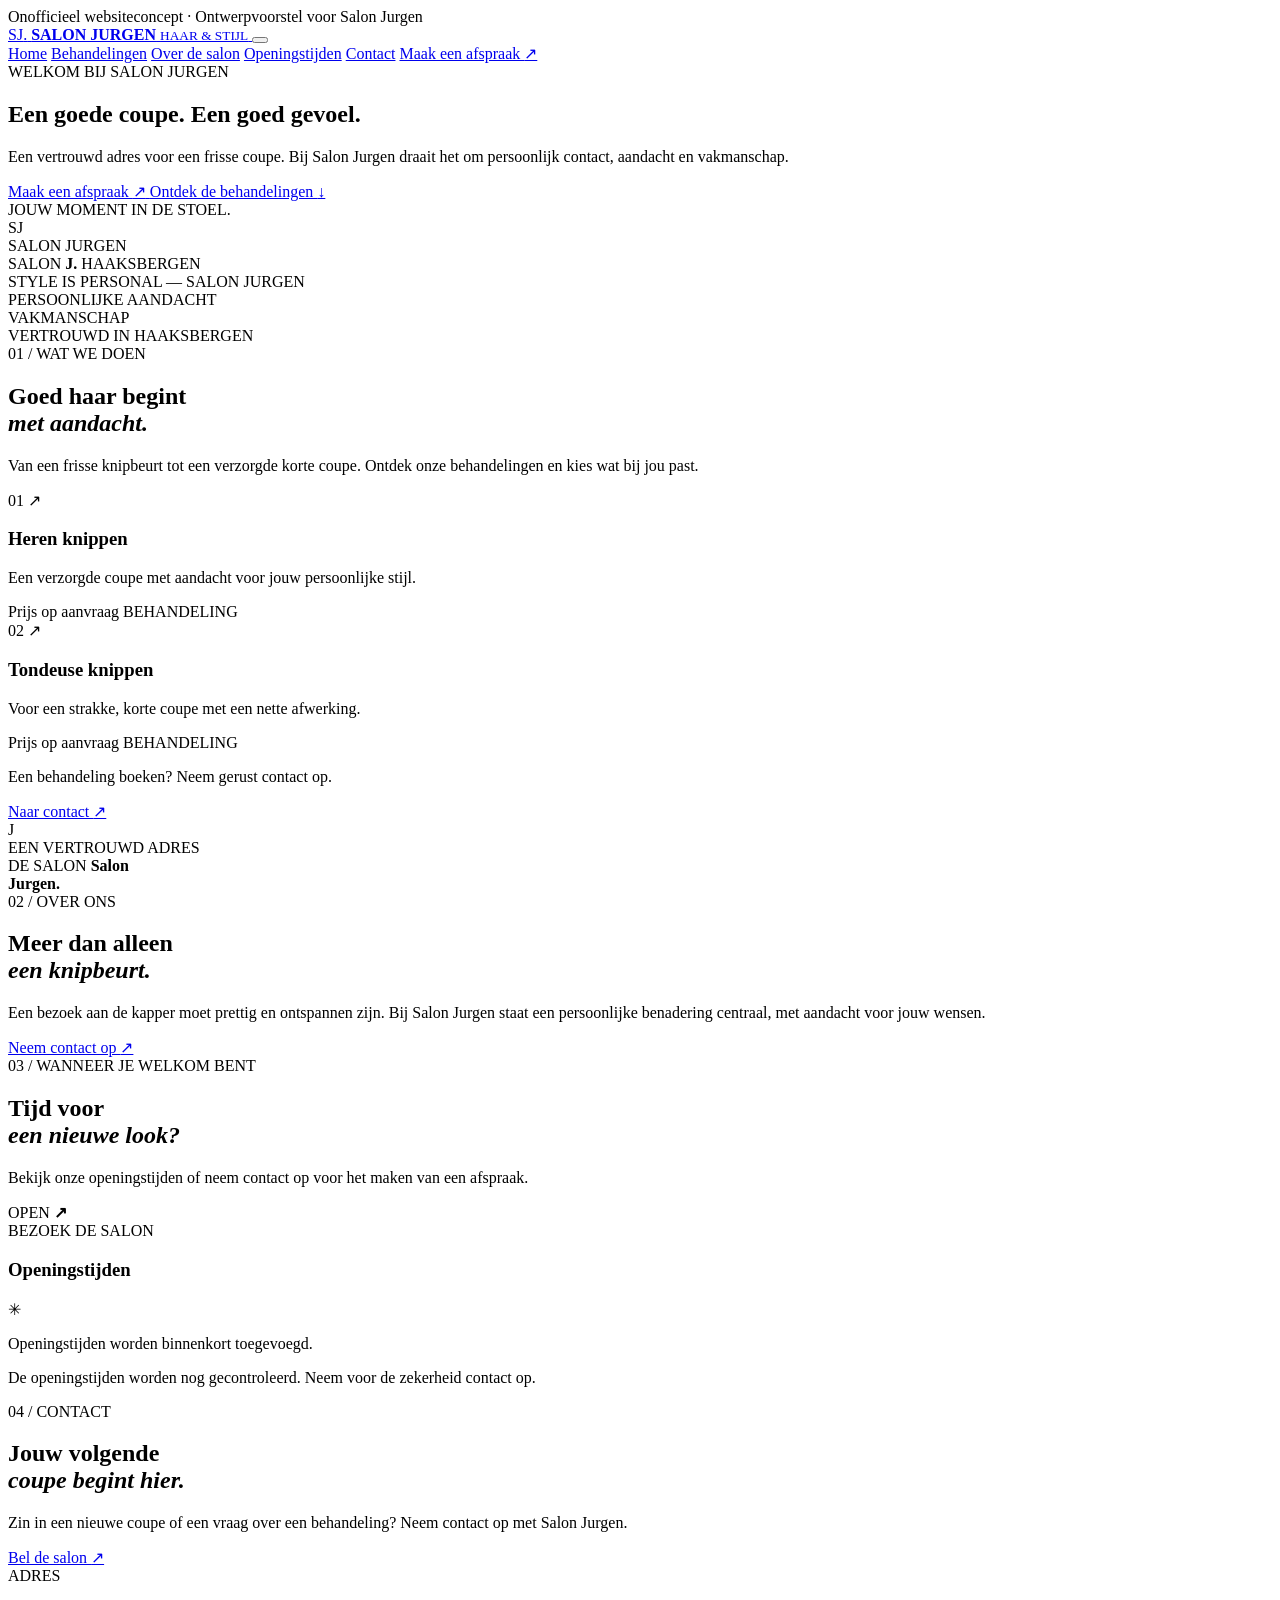
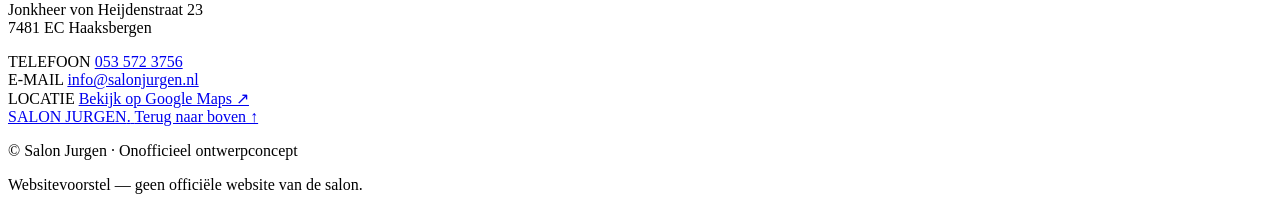
==== index.html @ 341fd1e1 "Create index.html" ====
<!doctype html>
<html lang="nl">

<head>
  <meta charset="utf-8">
  <meta name="viewport" content="width=device-width, initial-scale=1">
  <meta name="theme-color" content="#171818">

  <meta
    name="description"
    content="Salon Jurgen in Haaksbergen. Persoonlijke aandacht, vakmanschap en een frisse coupe."
  >

  <title>Salon Jurgen | Kapsalon in Haaksbergen</title>

  <link rel="stylesheet" href="style.css">
  <script src="script.js" defer></script>
</head>

<body>

  <!-- DEMO-MELDING -->

  <div class="demo-bar">
    Onofficieel websiteconcept · Ontwerpvoorstel voor Salon Jurgen
  </div>


  <!-- NAVIGATIE -->

  <header class="site-header">

    <div class="container nav-inner">

      <a class="brand" href="index.html" aria-label="Salon Jurgen - Home">
        <span class="brand-icon">SJ<span>.</span></span>

        <span class="brand-text">
          <strong>SALON JURGEN</strong>
          <small>HAAR &amp; STIJL</small>
        </span>
      </a>


      <button
        class="menu-toggle"
        type="button"
        aria-label="Open navigatiemenu"
        aria-expanded="false"
        aria-controls="main-navigation"
      >
        <span></span>
        <span></span>
        <span></span>
      </button>


      <nav id="main-navigation" class="navigation" aria-label="Hoofdnavigatie">

        <a href="#home">Home</a>
        <a href="#behandelingen">Behandelingen</a>
        <a href="#over-ons">Over de salon</a>
        <a href="#openingstijden">Openingstijden</a>
        <a href="#contact">Contact</a>

        <a
          href="#contact"
          class="nav-booking"
          id="nav-booking-button"
        >
          Maak een afspraak <span>↗</span>
        </a>

      </nav>

    </div>

  </header>


  <main id="main">


    <!-- =====================================
         HERO
    ====================================== -->

    <section class="hero" id="home">

      <div class="container hero-layout">

        <div class="hero-content">

          <div class="hero-eyebrow reveal">
            <span class="eyebrow-line"></span>
            <span id="hero-eyebrow">
              WELKOM BIJ SALON JURGEN
            </span>
          </div>


          <h1 class="hero-title reveal">

            <span id="hero-title-line1">
              Een goede coupe.
            </span>

            <span class="hero-title-accent" id="hero-title-line2">
              Een goed gevoel.
            </span>

          </h1>


          <p class="hero-description reveal" id="hero-description">
            Een vertrouwd adres voor een frisse coupe.
            Bij Salon Jurgen draait het om persoonlijk
            contact, aandacht en vakmanschap.
          </p>


          <div class="hero-actions reveal">

            <a
              href="#contact"
              class="button button-primary"
              id="hero-booking-button"
            >
              Maak een afspraak
              <span aria-hidden="true">↗</span>
            </a>

            <a href="#behandelingen" class="text-link">
              Ontdek de behandelingen
              <span aria-hidden="true">↓</span>
            </a>

          </div>


          <div class="hero-bottom reveal">

            <div class="hero-line"></div>

            <span>
              JOUW MOMENT IN DE STOEL.
            </span>

          </div>

        </div>


        <!-- VISUEEL: LATER TE VERVANGEN DOOR ECHTE SALONFOTO -->

        <div class="hero-visual reveal">

          <div class="hero-art" id="hero-art">

            <img
              id="hero-image"
              class="hero-image"
              src=""
              alt=""
              hidden
            >

            <div class="hero-art-placeholder" id="hero-art-placeholder">

              <span class="hero-art-circle"></span>

              <div class="art-lines">
                <span></span>
                <span></span>
                <span></span>
              </div>

              <div class="art-monogram">
                SJ
              </div>

              <span class="art-caption">
                SALON JURGEN
              </span>

            </div>

          </div>


          <div class="hero-stamp" aria-hidden="true">

            <span>SALON</span>

            <strong>J.</strong>

            <span>HAAKSBERGEN</span>

          </div>

        </div>

      </div>


      <div class="hero-side-label" aria-hidden="true">
        STYLE IS PERSONAL — SALON JURGEN
      </div>

    </section>



    <!-- =====================================
         INTRO / USP
    ====================================== -->

    <section class="intro-strip">

      <div class="container intro-strip-inner">

        <div>
          <span class="small-dot"></span>
          PERSOONLIJKE AANDACHT
        </div>

        <div>
          <span class="small-dot"></span>
          VAKMANSCHAP
        </div>

        <div>
          <span class="small-dot"></span>
          VERTROUWD IN HAAKSBERGEN
        </div>

      </div>

    </section>



    <!-- =====================================
         BEHANDELINGEN
    ====================================== -->

    <section class="section services-section" id="behandelingen">

      <div class="container">

        <div class="section-heading reveal">

          <div>

            <span class="section-label">
              01 / WAT WE DOEN
            </span>

            <h2>
              Goed haar begint<br>
              <em>met aandacht.</em>
            </h2>

          </div>

          <p id="services-introduction">
            Van een frisse knipbeurt tot een
            verzorgde korte coupe. Ontdek onze
            behandelingen en kies wat bij jou past.
          </p>

        </div>


        <div class="services-grid" id="services-grid">

          <!-- De kaarten worden uit home.json geladen. -->

          <article class="service-card">

            <div class="service-card-top">
              <span>01</span>
              <span class="service-arrow">↗</span>
            </div>

            <div>
              <h3>Heren knippen</h3>
              <p>
                Een verzorgde coupe met aandacht
                voor jouw persoonlijke stijl.
              </p>
            </div>

            <div class="service-card-bottom">
              <span>Prijs op aanvraag</span>
              <span>BEHANDELING</span>
            </div>

          </article>


          <article class="service-card">

            <div class="service-card-top">
              <span>02</span>
              <span class="service-arrow">↗</span>
            </div>

            <div>
              <h3>Tondeuse knippen</h3>
              <p>
                Voor een strakke, korte coupe
                met een nette afwerking.
              </p>
            </div>

            <div class="service-card-bottom">
              <span>Prijs op aanvraag</span>
              <span>BEHANDELING</span>
            </div>

          </article>

        </div>


        <div class="services-footer reveal">

          <p>
            Een behandeling boeken?
            Neem gerust contact op.
          </p>

          <a href="#contact" class="inline-link">
            Naar contact <span>↗</span>
          </a>

        </div>

      </div>

    </section>



    <!-- =====================================
         OVER DE SALON
    ====================================== -->

    <section class="about-section" id="over-ons">

      <div class="container about-layout">

        <div class="about-visual reveal">

          <div class="about-art">

            <div class="about-circle">
              <span>J</span>
            </div>

            <span class="about-art-small">
              EEN VERTROUWD ADRES
            </span>

          </div>


          <div class="about-label">

            <span>DE SALON</span>

            <strong>Salon<br>Jurgen.</strong>

          </div>

        </div>


        <div class="about-content reveal">

          <span class="section-label">
            02 / OVER ONS
          </span>

          <h2 id="about-title">
            Meer dan alleen<br>
            <em>een knipbeurt.</em>
          </h2>

          <div class="about-divider"></div>

          <p id="about-description">
            Een bezoek aan de kapper moet prettig
            en ontspannen zijn. Bij Salon Jurgen
            staat een persoonlijke benadering
            centraal, met aandacht voor jouw wensen.
          </p>

          <a href="#contact" class="button button-outline">
            Neem contact op
            <span aria-hidden="true">↗</span>
          </a>

        </div>

      </div>

    </section>



    <!-- =====================================
         OPENINGSTIJDEN
    ====================================== -->

    <section class="section hours-section" id="openingstijden">

      <div class="container hours-layout">

        <div class="hours-intro reveal">

          <span class="section-label">
            03 / WANNEER JE WELKOM BENT
          </span>

          <h2>
            Tijd voor<br>
            <em>een nieuwe look?</em>
          </h2>

          <p id="hours-introduction">
            Bekijk onze openingstijden of
            neem contact op voor het maken
            van een afspraak.
          </p>

          <div class="hours-decoration">
            <span>OPEN</span>
            <strong>↗</strong>
          </div>

        </div>


        <div class="hours-card reveal">

          <div class="hours-card-heading">

            <div>
              <span>BEZOEK DE SALON</span>
              <h3>Openingstijden</h3>
            </div>

            <span class="hours-heading-icon">✳</span>

          </div>


          <div class="hours-list" id="hours-list">

            <p class="hours-placeholder">
              Openingstijden worden binnenkort toegevoegd.
            </p>

          </div>


          <p class="hours-note" id="hours-note">
            De openingstijden worden nog gecontroleerd.
            Neem voor de zekerheid contact op.
          </p>

        </div>

      </div>

    </section>



    <!-- =====================================
         CONTACT
    ====================================== -->

    <section class="contact-section" id="contact">

      <div class="container contact-layout">

        <div class="contact-intro reveal">

          <span class="section-label light-label">
            04 / CONTACT
          </span>

          <h2>
            Jouw volgende<br>
            <em>coupe begint hier.</em>
          </h2>

          <p id="contact-introduction">
            Zin in een nieuwe coupe of een vraag
            over een behandeling? Neem contact op
            met Salon Jurgen.
          </p>


          <div class="contact-buttons">

            <a
              href="tel:0535723756"
              class="button button-light"
              id="contact-phone-button"
            >
              Bel de salon
              <span aria-hidden="true">↗</span>
            </a>

            <a
              href="#contact"
              class="button button-outline-light"
              id="contact-booking-button"
              hidden
            >
              Online afspraak
              <span aria-hidden="true">↗</span>
            </a>

          </div>

        </div>


        <div class="contact-details reveal">

          <div class="contact-detail-row">

            <span>ADRES</span>

            <p id="contact-address">
              Jonkheer von Heijdenstraat 23<br>
              7481 EC Haaksbergen
            </p>

          </div>


          <div class="contact-detail-row">

            <span>TELEFOON</span>

            <a href="tel:0535723756" id="contact-phone">
              053 572 3756
            </a>

          </div>


          <div class="contact-detail-row">

            <span>E-MAIL</span>

            <a href="mailto:info@salonjurgen.nl" id="contact-email">
              info@salonjurgen.nl
            </a>

          </div>


          <div class="contact-detail-row">

            <span>LOCATIE</span>

            <a
              id="contact-maps"
              href="https://www.google.com/maps/search/?api=1&amp;query=Jonkheer+von+Heijdenstraat+23+Haaksbergen"
              target="_blank"
              rel="noopener noreferrer"
            >
              Bekijk op Google Maps ↗
            </a>

          </div>

        </div>

      </div>

    </section>

  </main>



  <!-- =====================================
       FOOTER
  ====================================== -->

  <footer class="site-footer">

    <div class="container">

      <div class="footer-top">

        <a class="footer-brand" href="#home">
          SALON JURGEN<span>.</span>
        </a>

        <a href="#home" class="back-top">
          Terug naar boven ↑
        </a>

      </div>


      <div class="footer-bottom">

        <p>
          © <span id="current-year"></span> Salon Jurgen
          · Onofficieel ontwerpconcept
        </p>

        <p>
          Websitevoorstel — geen officiële website van de salon.
        </p>

      </div>

    </div>

  </footer>

</body>
</html>
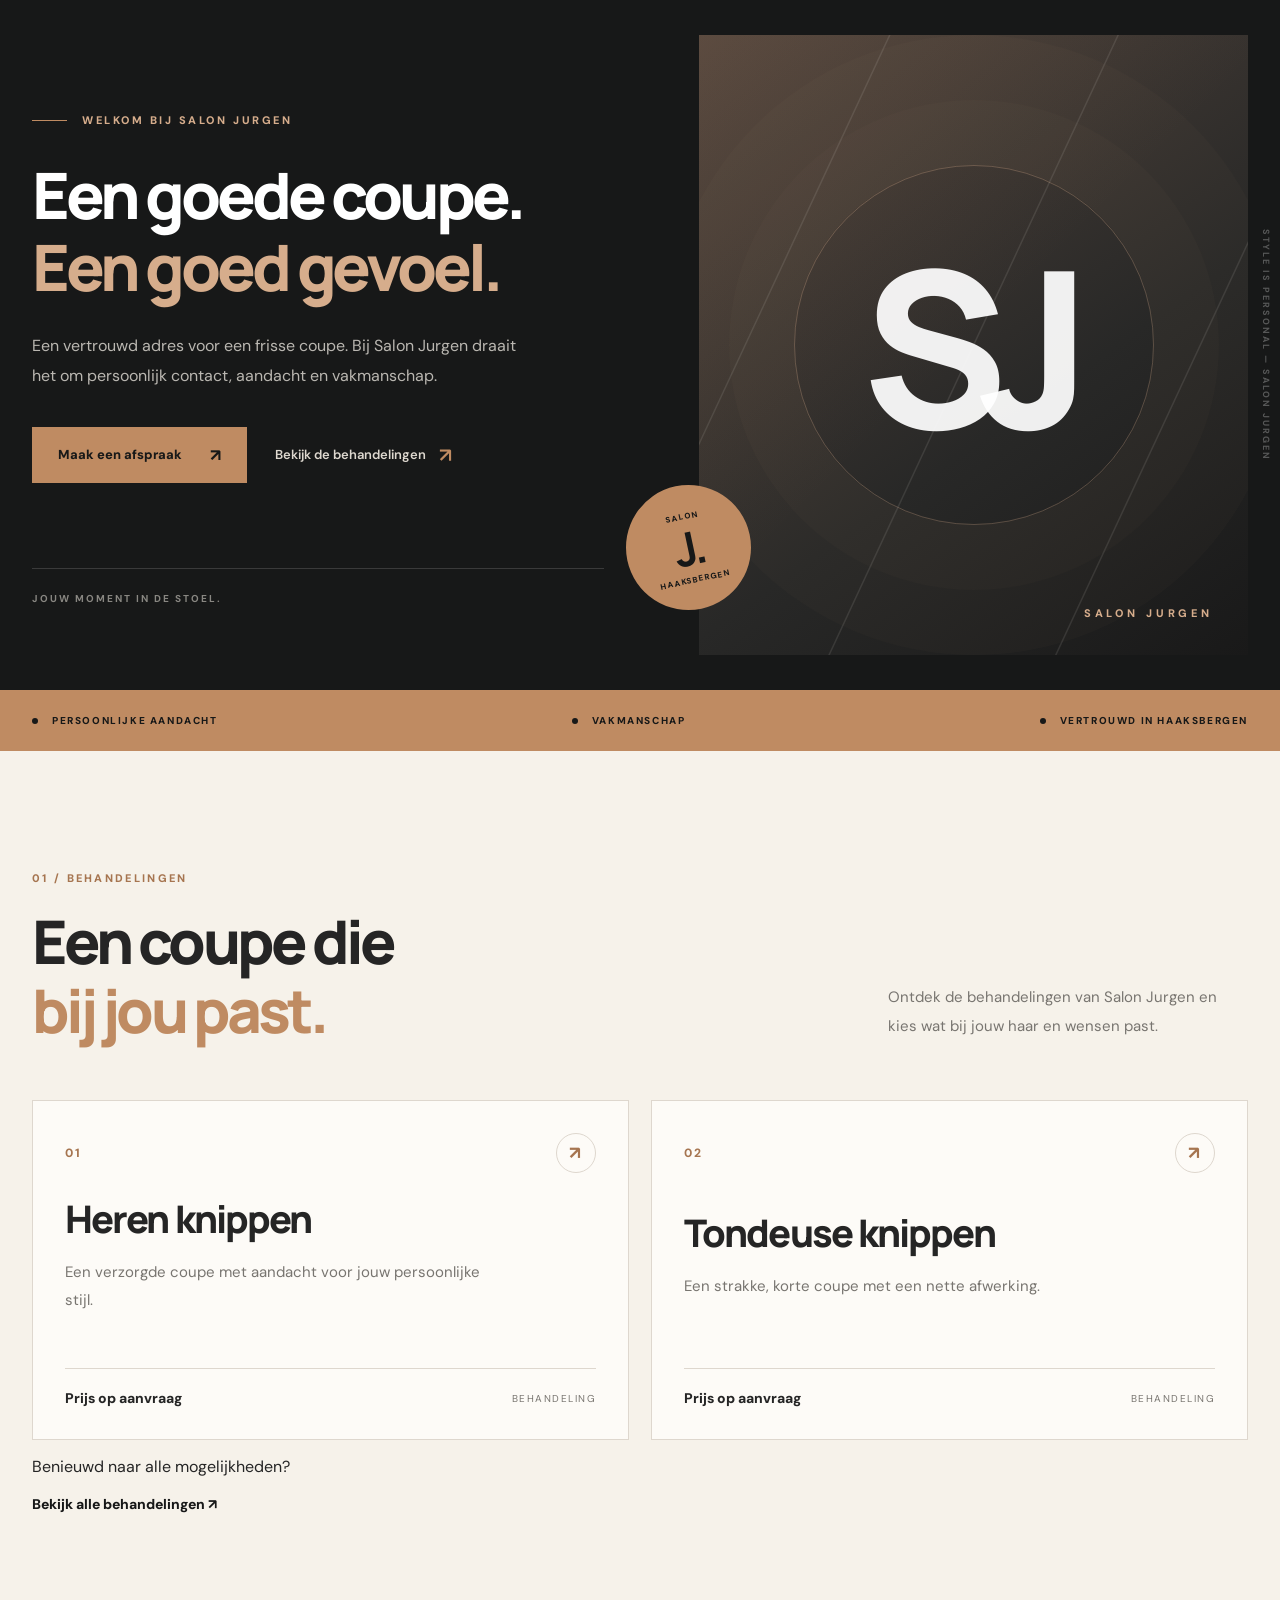
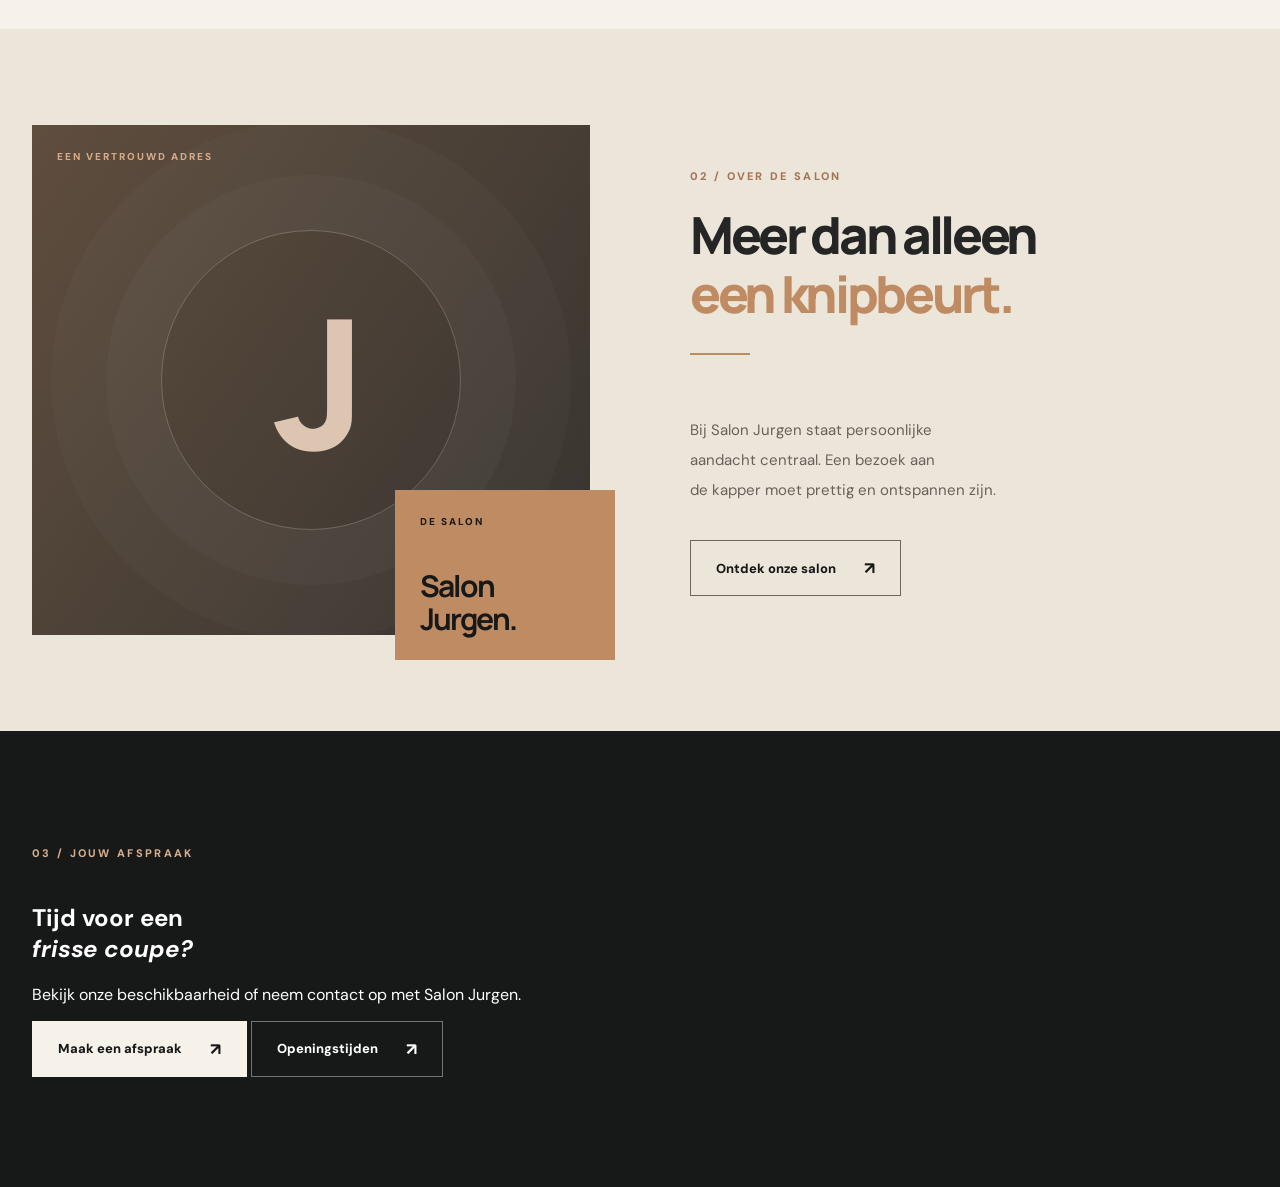
==== commit 95060d04: "Update index.html" ====
--- a/index.html
+++ b/index.html
@@ -3,83 +3,32 @@
 
 <head>
   <meta charset="utf-8">
-  <meta name="viewport" content="width=device-width, initial-scale=1">
+
+  <meta
+    name="viewport"
+    content="width=device-width, initial-scale=1"
+  >
+
   <meta name="theme-color" content="#171818">
 
   <meta
     name="description"
-    content="Salon Jurgen in Haaksbergen. Persoonlijke aandacht, vakmanschap en een frisse coupe."
+    content="Salon Jurgen in Haaksbergen. Ontdek onze behandelingen en maak een afspraak."
   >
 
-  <title>Salon Jurgen | Kapsalon in Haaksbergen</title>
+  <title>Home | Salon Jurgen</title>
 
   <link rel="stylesheet" href="style.css">
+  <link rel="stylesheet" href="pages.css">
+
   <script src="script.js" defer></script>
 </head>
 
-<body>
-
-  <!-- DEMO-MELDING -->
-
-  <div class="demo-bar">
-    Onofficieel websiteconcept · Ontwerpvoorstel voor Salon Jurgen
-  </div>
-
-
-  <!-- NAVIGATIE -->
-
-  <header class="site-header">
-
-    <div class="container nav-inner">
-
-      <a class="brand" href="index.html" aria-label="Salon Jurgen - Home">
-        <span class="brand-icon">SJ<span>.</span></span>
-
-        <span class="brand-text">
-          <strong>SALON JURGEN</strong>
-          <small>HAAR &amp; STIJL</small>
-        </span>
-      </a>
-
-
-      <button
-        class="menu-toggle"
-        type="button"
-        aria-label="Open navigatiemenu"
-        aria-expanded="false"
-        aria-controls="main-navigation"
-      >
-        <span></span>
-        <span></span>
-        <span></span>
-      </button>
-
-
-      <nav id="main-navigation" class="navigation" aria-label="Hoofdnavigatie">
-
-        <a href="#home">Home</a>
-        <a href="#behandelingen">Behandelingen</a>
-        <a href="#over-ons">Over de salon</a>
-        <a href="#openingstijden">Openingstijden</a>
-        <a href="#contact">Contact</a>
-
-        <a
-          href="#contact"
-          class="nav-booking"
-          id="nav-booking-button"
-        >
-          Maak een afspraak <span>↗</span>
-        </a>
-
-      </nav>
-
-    </div>
-
-  </header>
-
+<body data-page="home">
+
+  <div id="site-header"></div>
 
   <main id="main">
-
 
     <!-- =====================================
          HERO
@@ -92,12 +41,14 @@
         <div class="hero-content">
 
           <div class="hero-eyebrow reveal">
+
             <span class="eyebrow-line"></span>
+
             <span id="hero-eyebrow">
               WELKOM BIJ SALON JURGEN
             </span>
-          </div>
-
+
+          </div>
 
           <h1 class="hero-title reveal">
 
@@ -105,38 +56,43 @@
               Een goede coupe.
             </span>
 
-            <span class="hero-title-accent" id="hero-title-line2">
+            <span
+              class="hero-title-accent"
+              id="hero-title-line2"
+            >
               Een goed gevoel.
             </span>
 
           </h1>
 
-
-          <p class="hero-description reveal" id="hero-description">
+          <p
+            class="hero-description reveal"
+            id="hero-description"
+          >
             Een vertrouwd adres voor een frisse coupe.
             Bij Salon Jurgen draait het om persoonlijk
             contact, aandacht en vakmanschap.
           </p>
 
-
           <div class="hero-actions reveal">
 
             <a
-              href="#contact"
-              class="button button-primary"
-              id="hero-booking-button"
+              href="contact.html"
+              class="button button-primary booking-link"
             >
               Maak een afspraak
               <span aria-hidden="true">↗</span>
             </a>
 
-            <a href="#behandelingen" class="text-link">
-              Ontdek de behandelingen
-              <span aria-hidden="true">↓</span>
+            <a
+              href="behandelingen.html"
+              class="text-link"
+            >
+              Bekijk de behandelingen
+              <span aria-hidden="true">↗</span>
             </a>
 
           </div>
-
 
           <div class="hero-bottom reveal">
 
@@ -151,21 +107,23 @@
         </div>
 
 
-        <!-- VISUEEL: LATER TE VERVANGEN DOOR ECHTE SALONFOTO -->
+        <!-- HERO-AFBEELDING -->
 
         <div class="hero-visual reveal">
 
-          <div class="hero-art" id="hero-art">
+          <div class="hero-art">
 
             <img
               id="hero-image"
               class="hero-image"
-              src=""
               alt=""
               hidden
             >
 
-            <div class="hero-art-placeholder" id="hero-art-placeholder">
+            <div
+              class="hero-art-placeholder"
+              id="hero-art-placeholder"
+            >
 
               <span class="hero-art-circle"></span>
 
@@ -187,7 +145,6 @@
 
           </div>
 
-
           <div class="hero-stamp" aria-hidden="true">
 
             <span>SALON</span>
@@ -201,7 +158,6 @@
         </div>
 
       </div>
-
 
       <div class="hero-side-label" aria-hidden="true">
         STYLE IS PERSONAL — SALON JURGEN
@@ -210,9 +166,8 @@
     </section>
 
 
-
     <!-- =====================================
-         INTRO / USP
+         KORTE INTRODUCTIE
     ====================================== -->
 
     <section class="intro-strip">
@@ -239,12 +194,11 @@
     </section>
 
 
-
     <!-- =====================================
-         BEHANDELINGEN
+         BEHANDELINGEN PREVIEW
     ====================================== -->
 
-    <section class="section services-section" id="behandelingen">
+    <section class="section services-section">
 
       <div class="container">
 
@@ -253,28 +207,28 @@
           <div>
 
             <span class="section-label">
-              01 / WAT WE DOEN
+              01 / BEHANDELINGEN
             </span>
 
             <h2>
-              Goed haar begint<br>
-              <em>met aandacht.</em>
+              Een coupe die<br>
+              <em>bij jou past.</em>
             </h2>
 
           </div>
 
-          <p id="services-introduction">
-            Van een frisse knipbeurt tot een
-            verzorgde korte coupe. Ontdek onze
-            behandelingen en kies wat bij jou past.
+          <p>
+            Ontdek de behandelingen van Salon Jurgen
+            en kies wat bij jouw haar en wensen past.
           </p>
 
         </div>
 
 
-        <div class="services-grid" id="services-grid">
-
-          <!-- De kaarten worden uit home.json geladen. -->
+        <div
+          class="services-grid"
+          id="home-services-grid"
+        >
 
           <article class="service-card">
 
@@ -285,6 +239,7 @@
 
             <div>
               <h3>Heren knippen</h3>
+
               <p>
                 Een verzorgde coupe met aandacht
                 voor jouw persoonlijke stijl.
@@ -308,9 +263,10 @@
 
             <div>
               <h3>Tondeuse knippen</h3>
+
               <p>
-                Voor een strakke, korte coupe
-                met een nette afwerking.
+                Een strakke, korte coupe met
+                een nette afwerking.
               </p>
             </div>
 
@@ -324,15 +280,17 @@
         </div>
 
 
-        <div class="services-footer reveal">
+        <div class="section-bottom-link reveal">
 
           <p>
-            Een behandeling boeken?
-            Neem gerust contact op.
+            Benieuwd naar alle mogelijkheden?
           </p>
 
-          <a href="#contact" class="inline-link">
-            Naar contact <span>↗</span>
+          <a
+            href="behandelingen.html"
+            class="inline-link"
+          >
+            Bekijk alle behandelingen ↗
           </a>
 
         </div>
@@ -342,12 +300,11 @@
     </section>
 
 
-
     <!-- =====================================
-         OVER DE SALON
+         OVER DE SALON PREVIEW
     ====================================== -->
 
-    <section class="about-section" id="over-ons">
+    <section class="about-section">
 
       <div class="container about-layout">
 
@@ -365,12 +322,13 @@
 
           </div>
 
-
           <div class="about-label">
 
             <span>DE SALON</span>
 
-            <strong>Salon<br>Jurgen.</strong>
+            <strong>
+              Salon<br>Jurgen.
+            </strong>
 
           </div>
 
@@ -380,25 +338,27 @@
         <div class="about-content reveal">
 
           <span class="section-label">
-            02 / OVER ONS
+            02 / OVER DE SALON
           </span>
 
-          <h2 id="about-title">
+          <h2>
             Meer dan alleen<br>
             <em>een knipbeurt.</em>
           </h2>
 
           <div class="about-divider"></div>
 
-          <p id="about-description">
-            Een bezoek aan de kapper moet prettig
-            en ontspannen zijn. Bij Salon Jurgen
-            staat een persoonlijke benadering
-            centraal, met aandacht voor jouw wensen.
+          <p id="home-about-description">
+            Bij Salon Jurgen staat persoonlijke
+            aandacht centraal. Een bezoek aan
+            de kapper moet prettig en ontspannen zijn.
           </p>
 
-          <a href="#contact" class="button button-outline">
-            Neem contact op
+          <a
+            href="over-ons.html"
+            class="button button-outline"
+          >
+            Ontdek onze salon
             <span aria-hidden="true">↗</span>
           </a>
 
@@ -409,67 +369,49 @@
     </section>
 
 
-
     <!-- =====================================
-         OPENINGSTIJDEN
+         AFSPRAAK MAKEN
     ====================================== -->
 
-    <section class="section hours-section" id="openingstijden">
-
-      <div class="container hours-layout">
-
-        <div class="hours-intro reveal">
-
-          <span class="section-label">
-            03 / WANNEER JE WELKOM BENT
+    <section class="contact-section home-contact-section">
+
+      <div class="container home-cta-layout">
+
+        <div class="reveal">
+
+          <span class="section-label light-label">
+            03 / JOUW AFSPRAAK
           </span>
 
           <h2>
-            Tijd voor<br>
-            <em>een nieuwe look?</em>
+            Tijd voor een<br>
+            <em>frisse coupe?</em>
           </h2>
 
-          <p id="hours-introduction">
-            Bekijk onze openingstijden of
-            neem contact op voor het maken
-            van een afspraak.
+          <p>
+            Bekijk onze beschikbaarheid of neem
+            contact op met Salon Jurgen.
           </p>
 
-          <div class="hours-decoration">
-            <span>OPEN</span>
-            <strong>↗</strong>
-          </div>
-
-        </div>
-
-
-        <div class="hours-card reveal">
-
-          <div class="hours-card-heading">
-
-            <div>
-              <span>BEZOEK DE SALON</span>
-              <h3>Openingstijden</h3>
-            </div>
-
-            <span class="hours-heading-icon">✳</span>
-
-          </div>
-
-
-          <div class="hours-list" id="hours-list">
-
-            <p class="hours-placeholder">
-              Openingstijden worden binnenkort toegevoegd.
-            </p>
-
-          </div>
-
-
-          <p class="hours-note" id="hours-note">
-            De openingstijden worden nog gecontroleerd.
-            Neem voor de zekerheid contact op.
-          </p>
+        </div>
+
+        <div class="home-cta-actions reveal">
+
+          <a
+            href="contact.html"
+            class="button button-light booking-link"
+          >
+            Maak een afspraak
+            <span aria-hidden="true">↗</span>
+          </a>
+
+          <a
+            href="openingstijden.html"
+            class="button button-outline-light"
+          >
+            Openingstijden
+            <span aria-hidden="true">↗</span>
+          </a>
 
         </div>
 
@@ -477,158 +419,9 @@
 
     </section>
 
-
-
-    <!-- =====================================
-         CONTACT
-    ====================================== -->
-
-    <section class="contact-section" id="contact">
-
-      <div class="container contact-layout">
-
-        <div class="contact-intro reveal">
-
-          <span class="section-label light-label">
-            04 / CONTACT
-          </span>
-
-          <h2>
-            Jouw volgende<br>
-            <em>coupe begint hier.</em>
-          </h2>
-
-          <p id="contact-introduction">
-            Zin in een nieuwe coupe of een vraag
-            over een behandeling? Neem contact op
-            met Salon Jurgen.
-          </p>
-
-
-          <div class="contact-buttons">
-
-            <a
-              href="tel:0535723756"
-              class="button button-light"
-              id="contact-phone-button"
-            >
-              Bel de salon
-              <span aria-hidden="true">↗</span>
-            </a>
-
-            <a
-              href="#contact"
-              class="button button-outline-light"
-              id="contact-booking-button"
-              hidden
-            >
-              Online afspraak
-              <span aria-hidden="true">↗</span>
-            </a>
-
-          </div>
-
-        </div>
-
-
-        <div class="contact-details reveal">
-
-          <div class="contact-detail-row">
-
-            <span>ADRES</span>
-
-            <p id="contact-address">
-              Jonkheer von Heijdenstraat 23<br>
-              7481 EC Haaksbergen
-            </p>
-
-          </div>
-
-
-          <div class="contact-detail-row">
-
-            <span>TELEFOON</span>
-
-            <a href="tel:0535723756" id="contact-phone">
-              053 572 3756
-            </a>
-
-          </div>
-
-
-          <div class="contact-detail-row">
-
-            <span>E-MAIL</span>
-
-            <a href="mailto:info@salonjurgen.nl" id="contact-email">
-              info@salonjurgen.nl
-            </a>
-
-          </div>
-
-
-          <div class="contact-detail-row">
-
-            <span>LOCATIE</span>
-
-            <a
-              id="contact-maps"
-              href="https://www.google.com/maps/search/?api=1&amp;query=Jonkheer+von+Heijdenstraat+23+Haaksbergen"
-              target="_blank"
-              rel="noopener noreferrer"
-            >
-              Bekijk op Google Maps ↗
-            </a>
-
-          </div>
-
-        </div>
-
-      </div>
-
-    </section>
-
   </main>
 
-
-
-  <!-- =====================================
-       FOOTER
-  ====================================== -->
-
-  <footer class="site-footer">
-
-    <div class="container">
-
-      <div class="footer-top">
-
-        <a class="footer-brand" href="#home">
-          SALON JURGEN<span>.</span>
-        </a>
-
-        <a href="#home" class="back-top">
-          Terug naar boven ↑
-        </a>
-
-      </div>
-
-
-      <div class="footer-bottom">
-
-        <p>
-          © <span id="current-year"></span> Salon Jurgen
-          · Onofficieel ontwerpconcept
-        </p>
-
-        <p>
-          Websitevoorstel — geen officiële website van de salon.
-        </p>
-
-      </div>
-
-    </div>
-
-  </footer>
+  <div id="site-footer"></div>
 
 </body>
 </html>
--- a/style.css
+++ b/style.css
@@ -0,0 +1,1433 @@
+/* ==========================================
+   SALON JURGEN
+   MODERN WEBSITE CONCEPT
+========================================== */
+
+@import url('https://fonts.googleapis.com/css2?family=DM+Sans:wght@400;500;600;700&family=Manrope:wght@400;500;600;700;800&display=swap');
+
+
+/* ==========================================
+   BASIS
+========================================== */
+
+:root {
+  --dark: #171818;
+  --dark-soft: #242525;
+  --cream: #f6f2ea;
+  --cream-dark: #ece5da;
+  --white: #ffffff;
+  --copper: #bf8b62;
+  --copper-light: #d6ad8c;
+  --ink: #252525;
+  --muted: #787570;
+  --line: #ded7ce;
+
+  --font: 'DM Sans', Arial, sans-serif;
+  --heading: 'Manrope', Arial, sans-serif;
+
+  --container: 1220px;
+}
+
+* {
+  box-sizing: border-box;
+}
+
+html {
+  scroll-behavior: smooth;
+  scroll-padding-top: 110px;
+}
+
+body {
+  margin: 0;
+  background: var(--cream);
+  color: var(--ink);
+  font-family: var(--font);
+  -webkit-font-smoothing: antialiased;
+}
+
+body.menu-open {
+  overflow: hidden;
+}
+
+button,
+input,
+textarea {
+  font: inherit;
+}
+
+button,
+a {
+  -webkit-tap-highlight-color: transparent;
+}
+
+a {
+  color: inherit;
+  text-decoration: none;
+}
+
+button {
+  cursor: pointer;
+}
+
+img {
+  max-width: 100%;
+}
+
+[hidden] {
+  display: none !important;
+}
+
+.container {
+  width: min(calc(100% - 64px), var(--container));
+  margin-inline: auto;
+}
+
+::selection {
+  background: var(--copper);
+  color: var(--dark);
+}
+
+
+/* ==========================================
+   DEMOBALK
+========================================== */
+
+.demo-bar {
+  padding: 9px 20px;
+  background: var(--copper);
+  color: var(--dark);
+  text-align: center;
+  font-size: 11px;
+  font-weight: 700;
+  letter-spacing: .04em;
+}
+
+
+/* ==========================================
+   NAVIGATIE
+========================================== */
+
+.site-header {
+  position: sticky;
+  top: 0;
+  z-index: 100;
+  background: rgba(23, 24, 24, .97);
+  border-bottom: 1px solid rgba(255, 255, 255, .08);
+  backdrop-filter: blur(18px);
+}
+
+.nav-inner {
+  display: flex;
+  align-items: center;
+  justify-content: space-between;
+  min-height: 88px;
+  gap: 30px;
+}
+
+.brand {
+  display: inline-flex;
+  align-items: center;
+  gap: 15px;
+  flex-shrink: 0;
+}
+
+.brand-icon {
+  display: grid;
+  place-items: center;
+  width: 48px;
+  height: 48px;
+  border: 1px solid var(--copper);
+  color: var(--white);
+  font-family: var(--heading);
+  font-size: 20px;
+  font-weight: 800;
+  letter-spacing: -.09em;
+}
+
+.brand-icon span,
+.footer-brand span {
+  color: var(--copper);
+}
+
+.brand-text {
+  display: flex;
+  flex-direction: column;
+  gap: 4px;
+}
+
+.brand-text strong {
+  color: var(--white);
+  font-family: var(--heading);
+  font-size: 15px;
+  font-weight: 800;
+  letter-spacing: .12em;
+}
+
+.brand-text small {
+  color: var(--copper-light);
+  font-size: 9px;
+  font-weight: 700;
+  letter-spacing: .27em;
+}
+
+.navigation {
+  display: flex;
+  align-items: center;
+  gap: 28px;
+}
+
+.navigation > a:not(.nav-booking) {
+  color: #d6d1cb;
+  font-size: 12px;
+  font-weight: 600;
+  transition: color .25s ease;
+}
+
+.navigation > a:not(.nav-booking):hover {
+  color: var(--copper-light);
+}
+
+.nav-booking {
+  display: inline-flex;
+  align-items: center;
+  justify-content: center;
+  gap: 18px;
+  min-height: 45px;
+  padding: 0 19px;
+  background: var(--copper);
+  color: var(--dark);
+  font-size: 12px;
+  font-weight: 800;
+  transition: background .25s, transform .25s;
+}
+
+.nav-booking:hover {
+  background: var(--copper-light);
+  transform: translateY(-2px);
+}
+
+.menu-toggle {
+  display: none;
+  flex-direction: column;
+  justify-content: center;
+  gap: 6px;
+  width: 44px;
+  height: 44px;
+  padding: 10px;
+  background: none;
+  border: 1px solid rgba(255, 255, 255, .2);
+}
+
+.menu-toggle span {
+  display: block;
+  width: 100%;
+  height: 2px;
+  background: var(--white);
+}
+
+
+/* ==========================================
+   KNOPPEN
+========================================== */
+
+.button {
+  display: inline-flex;
+  align-items: center;
+  justify-content: space-between;
+  gap: 28px;
+  min-height: 56px;
+  padding: 0 25px;
+  border: 1px solid transparent;
+  font-size: 13px;
+  font-weight: 800;
+  transition:
+    transform .25s,
+    background .25s,
+    color .25s,
+    border-color .25s;
+}
+
+.button:hover {
+  transform: translateY(-3px);
+}
+
+.button span {
+  font-size: 17px;
+}
+
+.button-primary {
+  background: var(--copper);
+  color: var(--dark);
+}
+
+.button-primary:hover {
+  background: var(--copper-light);
+}
+
+.button-outline {
+  border-color: #6d655e;
+  color: var(--dark);
+}
+
+.button-outline:hover {
+  background: var(--dark);
+  border-color: var(--dark);
+  color: var(--white);
+}
+
+.button-light {
+  background: var(--cream);
+  color: var(--dark);
+}
+
+.button-light:hover {
+  background: var(--white);
+}
+
+.button-outline-light {
+  color: var(--white);
+  border-color: rgba(255, 255, 255, .4);
+}
+
+.button-outline-light:hover {
+  background: var(--white);
+  color: var(--dark);
+}
+
+.text-link {
+  display: inline-flex;
+  align-items: center;
+  gap: 13px;
+  color: #ded8cf;
+  font-size: 13px;
+  font-weight: 600;
+}
+
+.text-link span {
+  color: var(--copper);
+  font-size: 20px;
+}
+
+.inline-link {
+  color: var(--dark);
+  font-size: 14px;
+  font-weight: 800;
+}
+
+.inline-link span {
+  margin-left: 9px;
+  color: var(--copper);
+}
+
+
+/* ==========================================
+   HERO
+========================================== */
+
+.hero {
+  position: relative;
+  overflow: hidden;
+  background: var(--dark);
+  color: var(--white);
+}
+
+.hero-layout {
+  display: grid;
+  grid-template-columns: 1.04fr .96fr;
+  min-height: 690px;
+}
+
+.hero-content {
+  position: relative;
+  z-index: 2;
+  display: flex;
+  flex-direction: column;
+  justify-content: center;
+  padding: 110px 60px 80px 0;
+}
+
+.hero-eyebrow {
+  display: flex;
+  align-items: center;
+  gap: 15px;
+  color: var(--copper-light);
+  font-size: 11px;
+  font-weight: 800;
+  letter-spacing: .23em;
+}
+
+.eyebrow-line {
+  display: block;
+  width: 35px;
+  height: 1px;
+  background: var(--copper);
+}
+
+.hero-title {
+  margin: 32px 0 28px;
+  font-family: var(--heading);
+  font-size: clamp(48px, 5vw, 78px);
+  font-weight: 800;
+  line-height: 1.12;
+  letter-spacing: -.065em;
+}
+
+.hero-title > span {
+  display: block;
+}
+
+.hero-title-accent {
+  color: var(--copper-light);
+}
+
+.hero-description {
+  max-width: 490px;
+  margin: 0;
+  color: #bab7b1;
+  font-size: 16px;
+  line-height: 1.9;
+}
+
+.hero-actions {
+  display: flex;
+  align-items: center;
+  flex-wrap: wrap;
+  gap: 28px;
+  margin-top: 35px;
+}
+
+.hero-bottom {
+  margin-top: 85px;
+}
+
+.hero-line {
+  width: 100%;
+  height: 1px;
+  margin-bottom: 17px;
+  background: rgba(255, 255, 255, .15);
+}
+
+.hero-bottom span {
+  color: #898782;
+  font-size: 10px;
+  font-weight: 700;
+  letter-spacing: .2em;
+}
+
+.hero-visual {
+  position: relative;
+  min-height: 690px;
+  padding: 35px 0 35px 35px;
+}
+
+.hero-art {
+  position: relative;
+  width: 100%;
+  height: 100%;
+  min-height: 610px;
+  overflow: hidden;
+  background:
+    linear-gradient(135deg, rgba(191, 139, 98, .1), transparent 50%),
+    linear-gradient(145deg, #51443c, #282827 60%, #191919);
+}
+
+.hero-image {
+  width: 100%;
+  height: 100%;
+  min-height: 610px;
+  object-fit: cover;
+  object-position: center;
+}
+
+.hero-art-placeholder {
+  position: absolute;
+  inset: 0;
+  display: grid;
+  place-items: center;
+  overflow: hidden;
+}
+
+.hero-art-circle {
+  position: absolute;
+  width: 360px;
+  height: 360px;
+  border: 1px solid rgba(214, 173, 140, .3);
+  border-radius: 50%;
+  box-shadow:
+    0 0 0 65px rgba(214, 173, 140, .025),
+    0 0 0 130px rgba(214, 173, 140, .018);
+}
+
+.art-lines {
+  position: absolute;
+  inset: 0;
+  display: flex;
+  justify-content: space-evenly;
+  transform: rotate(25deg) scale(1.5);
+  opacity: .1;
+}
+
+.art-lines span {
+  display: block;
+  width: 1px;
+  height: 100%;
+  background: var(--cream);
+}
+
+.art-monogram {
+  position: relative;
+  color: rgba(255, 255, 255, .93);
+  font-family: var(--heading);
+  font-size: clamp(130px, 17vw, 270px);
+  font-weight: 800;
+  letter-spacing: -.13em;
+  line-height: 1;
+  transform: translateX(-.05em);
+}
+
+.art-caption {
+  position: absolute;
+  bottom: 35px;
+  right: 35px;
+  color: var(--copper-light);
+  font-size: 11px;
+  font-weight: 800;
+  letter-spacing: .35em;
+}
+
+.hero-stamp {
+  position: absolute;
+  z-index: 3;
+  left: -38px;
+  bottom: 80px;
+  display: flex;
+  flex-direction: column;
+  align-items: center;
+  justify-content: center;
+  width: 125px;
+  height: 125px;
+  border-radius: 50%;
+  background: var(--copper);
+  color: var(--dark);
+  transform: rotate(-12deg);
+}
+
+.hero-stamp span {
+  font-size: 8px;
+  font-weight: 800;
+  letter-spacing: .13em;
+}
+
+.hero-stamp strong {
+  margin: 4px 0;
+  font-family: var(--heading);
+  font-size: 46px;
+  letter-spacing: -.07em;
+  line-height: 1;
+}
+
+.hero-side-label {
+  position: absolute;
+  right: 8px;
+  top: 50%;
+  color: rgba(255, 255, 255, .28);
+  font-size: 9px;
+  font-weight: 700;
+  letter-spacing: .22em;
+  writing-mode: vertical-rl;
+  transform: translateY(-50%);
+}
+
+
+/* ==========================================
+   INTRO-STRIP
+========================================== */
+
+.intro-strip {
+  background: var(--copper);
+}
+
+.intro-strip-inner {
+  display: flex;
+  justify-content: space-between;
+  gap: 25px;
+  padding: 24px 0;
+}
+
+.intro-strip-inner > div {
+  display: flex;
+  align-items: center;
+  gap: 14px;
+  color: var(--dark);
+  font-size: 10px;
+  font-weight: 800;
+  letter-spacing: .16em;
+}
+
+.small-dot {
+  width: 6px;
+  height: 6px;
+  border-radius: 50%;
+  background: var(--dark);
+}
+
+
+/* ==========================================
+   ALGEMENE SECTIES
+========================================== */
+
+.section {
+  padding: 115px 0;
+}
+
+.section-label {
+  display: inline-block;
+  margin-bottom: 22px;
+  color: #a67550;
+  font-size: 11px;
+  font-weight: 800;
+  letter-spacing: .21em;
+}
+
+.section-heading {
+  display: flex;
+  align-items: end;
+  justify-content: space-between;
+  gap: 55px;
+  margin-bottom: 55px;
+}
+
+.section-heading h2,
+.about-content h2,
+.hours-intro h2,
+.contact-intro h2 {
+  margin: 0;
+  font-family: var(--heading);
+  font-size: clamp(39px, 4.7vw, 65px);
+  font-weight: 800;
+  line-height: 1.15;
+  letter-spacing: -.065em;
+}
+
+.section-heading h2 em,
+.about-content h2 em,
+.hours-intro h2 em,
+.contact-intro h2 em {
+  color: var(--copper);
+  font-style: normal;
+}
+
+.section-heading > p {
+  max-width: 360px;
+  margin: 0 0 5px;
+  color: var(--muted);
+  font-size: 15px;
+  line-height: 1.9;
+}
+
+
+/* ==========================================
+   BEHANDELINGEN
+========================================== */
+
+.services-section {
+  background: var(--cream);
+}
+
+.services-grid {
+  display: grid;
+  grid-template-columns: repeat(2, minmax(0, 1fr));
+  gap: 22px;
+}
+
+.service-card {
+  display: flex;
+  flex-direction: column;
+  justify-content: space-between;
+  min-height: 340px;
+  padding: 32px;
+  border: 1px solid var(--line);
+  background: #fdfbf7;
+  transition:
+    transform .3s,
+    box-shadow .3s,
+    background .3s;
+}
+
+.service-card:hover {
+  transform: translateY(-6px);
+  background: var(--white);
+  box-shadow: 0 22px 45px rgba(30, 27, 22, .07);
+}
+
+.service-card-top,
+.service-card-bottom {
+  display: flex;
+  justify-content: space-between;
+  align-items: center;
+  gap: 20px;
+}
+
+.service-card-top {
+  color: #a67550;
+  font-size: 12px;
+  font-weight: 800;
+  letter-spacing: .14em;
+}
+
+.service-arrow {
+  display: grid;
+  place-items: center;
+  width: 40px;
+  height: 40px;
+  border: 1px solid var(--line);
+  border-radius: 50%;
+  font-size: 18px;
+}
+
+.service-card h3 {
+  margin: 0 0 15px;
+  font-family: var(--heading);
+  font-size: clamp(24px, 3vw, 38px);
+  font-weight: 800;
+  letter-spacing: -.05em;
+}
+
+.service-card p {
+  max-width: 420px;
+  margin: 0;
+  color: var(--muted);
+  font-size: 15px;
+  line-height: 1.85;
+}
+
+.service-card-bottom {
+  margin-top: 35px;
+  padding-top: 20px;
+  border-top: 1px solid var(--line);
+}
+
+.service-card-bottom span:first-child {
+  font-size: 14px;
+  font-weight: 800;
+}
+
+.service-card-bottom span:last-child {
+  color: var(--muted);
+  font-size: 10px;
+  letter-spacing: .15em;
+}
+
+.services-footer {
+  display: flex;
+  justify-content: space-between;
+  align-items: center;
+  gap: 20px;
+  margin-top: 32px;
+}
+
+.services-footer p {
+  color: var(--muted);
+  font-size: 14px;
+}
+
+
+/* ==========================================
+   OVER DE SALON
+========================================== */
+
+.about-section {
+  padding: 95px 0;
+  background: var(--cream-dark);
+}
+
+.about-layout {
+  display: grid;
+  grid-template-columns: 1fr 1fr;
+  align-items: center;
+  gap: 100px;
+}
+
+.about-visual {
+  position: relative;
+  min-height: 510px;
+}
+
+.about-art {
+  position: relative;
+  display: grid;
+  place-items: center;
+  min-height: 510px;
+  overflow: hidden;
+  background:
+    linear-gradient(125deg, rgba(191, 139, 98, .3), transparent),
+    #36332f;
+}
+
+.about-circle {
+  display: grid;
+  place-items: center;
+  width: 300px;
+  height: 300px;
+  border: 1px solid rgba(255, 255, 255, .22);
+  border-radius: 50%;
+  box-shadow:
+    0 0 0 55px rgba(255, 255, 255, .025),
+    0 0 0 110px rgba(255, 255, 255, .018);
+}
+
+.about-circle span {
+  color: #ddc6b1;
+  font-family: var(--heading);
+  font-size: 180px;
+  font-weight: 800;
+  letter-spacing: -.1em;
+}
+
+.about-art-small {
+  position: absolute;
+  top: 25px;
+  left: 25px;
+  color: var(--copper-light);
+  font-size: 10px;
+  font-weight: 800;
+  letter-spacing: .2em;
+}
+
+.about-label {
+  position: absolute;
+  right: -25px;
+  bottom: -25px;
+  display: flex;
+  flex-direction: column;
+  justify-content: space-between;
+  width: 220px;
+  min-height: 170px;
+  padding: 25px;
+  background: var(--copper);
+  color: var(--dark);
+}
+
+.about-label > span {
+  font-size: 10px;
+  font-weight: 800;
+  letter-spacing: .2em;
+}
+
+.about-label strong {
+  font-family: var(--heading);
+  font-size: 30px;
+  line-height: 1.1;
+  letter-spacing: -.06em;
+}
+
+.about-content {
+  padding: 40px 0;
+}
+
+.about-content h2 {
+  font-size: clamp(37px, 4vw, 58px);
+}
+
+.about-divider {
+  width: 60px;
+  height: 2px;
+  margin: 30px 0;
+  background: var(--copper);
+}
+
+.about-content p {
+  max-width: 450px;
+  margin: 0 0 35px;
+  color: #68615a;
+  font-size: 15px;
+  line-height: 2;
+  white-space: pre-line;
+}
+
+
+/* ==========================================
+   OPENINGSTIJDEN
+========================================== */
+
+.hours-section {
+  background: var(--cream);
+}
+
+.hours-layout {
+  display: grid;
+  grid-template-columns: .95fr 1.05fr;
+  gap: 95px;
+  align-items: center;
+}
+
+.hours-intro > p {
+  max-width: 410px;
+  margin: 25px 0 0;
+  color: var(--muted);
+  font-size: 15px;
+  line-height: 1.9;
+}
+
+.hours-decoration {
+  display: flex;
+  align-items: center;
+  justify-content: space-between;
+  max-width: 250px;
+  margin-top: 55px;
+  padding-top: 20px;
+  border-top: 1px solid var(--line);
+}
+
+.hours-decoration span {
+  color: var(--copper);
+  font-size: 30px;
+  font-weight: 800;
+  letter-spacing: -.06em;
+}
+
+.hours-decoration strong {
+  font-size: 30px;
+}
+
+.hours-card {
+  padding: 42px;
+  background: #fffcf7;
+  border: 1px solid var(--line);
+  box-shadow: 0 18px 35px rgba(34, 25, 18, .035);
+}
+
+.hours-card-heading {
+  display: flex;
+  justify-content: space-between;
+  align-items: center;
+  gap: 20px;
+  padding-bottom: 28px;
+  border-bottom: 1px solid var(--line);
+}
+
+.hours-card-heading span:first-child {
+  color: #a67550;
+  font-size: 10px;
+  font-weight: 800;
+  letter-spacing: .16em;
+}
+
+.hours-card-heading h3 {
+  margin: 8px 0 0;
+  font-family: var(--heading);
+  font-size: 28px;
+  font-weight: 800;
+  letter-spacing: -.05em;
+}
+
+.hours-heading-icon {
+  color: var(--copper);
+  font-size: 34px;
+}
+
+.hours-list {
+  padding: 12px 0;
+}
+
+.hours-row {
+  display: flex;
+  justify-content: space-between;
+  gap: 15px;
+  padding: 16px 0;
+  border-bottom: 1px solid var(--line);
+}
+
+.hours-row strong {
+  font-size: 14px;
+  font-weight: 700;
+}
+
+.hours-row span {
+  color: #7b746e;
+  font-size: 14px;
+  text-align: right;
+}
+
+.hours-placeholder {
+  color: var(--muted);
+  font-size: 14px;
+  line-height: 1.8;
+}
+
+.hours-note {
+  margin: 22px 0 0;
+  color: #8a8076;
+  font-size: 12px;
+  line-height: 1.7;
+}
+
+
+/* ==========================================
+   CONTACT
+========================================== */
+
+.contact-section {
+  padding: 110px 0;
+  background: var(--dark);
+  color: var(--white);
+}
+
+.contact-layout {
+  display: grid;
+  grid-template-columns: 1.1fr .9fr;
+  gap: 100px;
+}
+
+.light-label {
+  color: var(--copper-light);
+}
+
+.contact-intro h2 {
+  font-size: clamp(39px, 4.4vw, 60px);
+}
+
+.contact-intro > p {
+  max-width: 500px;
+  margin: 25px 0 0;
+  color: #bcb9b4;
+  font-size: 15px;
+  line-height: 1.9;
+}
+
+.contact-buttons {
+  display: flex;
+  flex-wrap: wrap;
+  gap: 12px;
+  margin-top: 35px;
+}
+
+.contact-details {
+  padding-top: 8px;
+}
+
+.contact-detail-row {
+  display: grid;
+  grid-template-columns: 110px 1fr;
+  gap: 20px;
+  padding: 22px 0;
+  border-bottom: 1px solid rgba(255, 255, 255, .13);
+}
+
+.contact-detail-row > span {
+  padding-top: 3px;
+  color: var(--copper-light);
+  font-size: 10px;
+  font-weight: 800;
+  letter-spacing: .15em;
+}
+
+.contact-detail-row p,
+.contact-detail-row a {
+  margin: 0;
+  color: #efebe5;
+  font-size: 15px;
+  line-height: 1.8;
+}
+
+.contact-detail-row a {
+  overflow-wrap: anywhere;
+  transition: color .2s;
+}
+
+.contact-detail-row a:hover {
+  color: var(--copper-light);
+}
+
+
+/* ==========================================
+   FOOTER
+========================================== */
+
+.site-footer {
+  background: #111212;
+  color: var(--white);
+}
+
+.footer-top {
+  display: flex;
+  justify-content: space-between;
+  align-items: center;
+  gap: 25px;
+  padding: 45px 0;
+  border-bottom: 1px solid rgba(255, 255, 255, .1);
+}
+
+.footer-brand {
+  font-family: var(--heading);
+  font-size: clamp(25px, 4vw, 38px);
+  font-weight: 800;
+  letter-spacing: -.06em;
+}
+
+.back-top {
+  color: #cfc9c2;
+  font-size: 12px;
+  font-weight: 600;
+}
+
+.footer-bottom {
+  display: flex;
+  justify-content: space-between;
+  gap: 20px;
+  padding: 25px 0 35px;
+}
+
+.footer-bottom p {
+  margin: 0;
+  color: #86817c;
+  font-size: 11px;
+  line-height: 1.6;
+}
+
+
+/* ==========================================
+   ANIMATIES
+========================================== */
+
+.reveal {
+  opacity: 0;
+  transform: translateY(24px);
+  transition:
+    opacity .7s ease,
+    transform .7s ease;
+}
+
+.reveal.visible {
+  opacity: 1;
+  transform: translateY(0);
+}
+
+
+/* ==========================================
+   TABLET
+========================================== */
+
+@media (max-width: 1100px) {
+
+  .navigation {
+    gap: 17px;
+  }
+
+  .navigation > a:not(.nav-booking) {
+    font-size: 11px;
+  }
+
+  .hero-content {
+    padding-right: 35px;
+  }
+
+  .hero-title {
+    font-size: clamp(45px, 5vw, 65px);
+  }
+
+  .about-layout,
+  .hours-layout,
+  .contact-layout {
+    gap: 55px;
+  }
+
+}
+
+
+/* ==========================================
+   MOBIEL MENU
+========================================== */
+
+@media (max-width: 900px) {
+
+  .nav-inner {
+    min-height: 75px;
+  }
+
+  .menu-toggle {
+    display: flex;
+  }
+
+  .navigation {
+    position: absolute;
+    top: 100%;
+    left: 0;
+    right: 0;
+
+    display: none;
+    flex-direction: column;
+    align-items: stretch;
+    gap: 0;
+
+    padding: 20px 30px 30px;
+
+    background: var(--dark);
+    border-top: 1px solid rgba(255, 255, 255, .1);
+
+    box-shadow: 0 20px 40px rgba(0, 0, 0, .15);
+  }
+
+  .navigation.open {
+    display: flex;
+  }
+
+  .navigation > a:not(.nav-booking) {
+    padding: 15px 0;
+    border-bottom: 1px solid rgba(255, 255, 255, .08);
+    font-size: 14px;
+  }
+
+  .nav-booking {
+    margin-top: 22px;
+  }
+
+}
+
+
+/* ==========================================
+   KLEINERE SCHERMEN
+========================================== */
+
+@media (max-width: 760px) {
+
+  .container {
+    width: min(calc(100% - 36px), var(--container));
+  }
+
+  .hero-layout {
+    grid-template-columns: 1fr;
+    min-height: 0;
+  }
+
+  .hero-content {
+    padding: 75px 0 55px;
+  }
+
+  .hero-title {
+    font-size: clamp(43px, 9vw, 65px);
+  }
+
+  .hero-description {
+    font-size: 15px;
+  }
+
+  .hero-actions {
+    gap: 23px;
+  }
+
+  .hero-bottom {
+    margin-top: 50px;
+  }
+
+  .hero-visual {
+    min-height: 420px;
+    padding: 0 0 30px;
+  }
+
+  .hero-art {
+    min-height: 420px;
+  }
+
+  .hero-image {
+    min-height: 420px;
+  }
+
+  .hero-stamp {
+    left: auto;
+    right: -5px;
+    bottom: 20px;
+    width: 100px;
+    height: 100px;
+  }
+
+  .hero-stamp strong {
+    font-size: 35px;
+  }
+
+  .hero-side-label {
+    display: none;
+  }
+
+  .intro-strip-inner {
+    flex-wrap: wrap;
+    justify-content: center;
+    gap: 15px 25px;
+  }
+
+  .intro-strip-inner > div {
+    font-size: 9px;
+  }
+
+  .section {
+    padding: 75px 0;
+  }
+
+  .section-heading {
+    display: block;
+    margin-bottom: 35px;
+  }
+
+  .section-heading > p {
+    margin-top: 20px;
+  }
+
+  .services-grid {
+    grid-template-columns: 1fr;
+  }
+
+  .service-card {
+    min-height: 285px;
+    padding: 26px;
+  }
+
+  .services-footer {
+    align-items: flex-start;
+    flex-direction: column;
+  }
+
+  .about-section {
+    padding: 70px 0;
+  }
+
+  .about-layout {
+    grid-template-columns: 1fr;
+    gap: 60px;
+  }
+
+  .about-visual {
+    min-height: 390px;
+  }
+
+  .about-art {
+    min-height: 390px;
+  }
+
+  .about-circle {
+    width: 235px;
+    height: 235px;
+  }
+
+  .about-circle span {
+    font-size: 130px;
+  }
+
+  .about-label {
+    right: 0;
+    bottom: -20px;
+    width: 180px;
+    min-height: 140px;
+  }
+
+  .about-label strong {
+    font-size: 26px;
+  }
+
+  .about-content {
+    padding: 20px 0;
+  }
+
+  .hours-layout {
+    grid-template-columns: 1fr;
+    gap: 40px;
+  }
+
+  .hours-decoration {
+    display: none;
+  }
+
+  .hours-card {
+    padding: 28px;
+  }
+
+  .contact-section {
+    padding: 80px 0;
+  }
+
+  .contact-layout {
+    grid-template-columns: 1fr;
+    gap: 55px;
+  }
+
+  .footer-bottom {
+    flex-direction: column;
+    gap: 8px;
+  }
+
+}
+
+
+/* ==========================================
+   KLEINE TELEFOONS
+========================================== */
+
+@media (max-width: 420px) {
+
+  .brand-text strong {
+    font-size: 12px;
+  }
+
+  .brand-text small {
+    font-size: 8px;
+  }
+
+  .hero-title {
+    font-size: 41px;
+  }
+
+  .hero-eyebrow {
+    font-size: 9px;
+  }
+
+  .hero-actions {
+    align-items: stretch;
+    flex-direction: column;
+  }
+
+  .hero-art,
+  .hero-image,
+  .hero-visual {
+    min-height: 340px;
+  }
+
+  .art-monogram {
+    font-size: 140px;
+  }
+
+  .contact-detail-row {
+    grid-template-columns: 1fr;
+    gap: 8px;
+  }
+
+  .contact-buttons {
+    flex-direction: column;
+    align-items: stretch;
+  }
+
+}
+
+
+/* ==========================================
+   TOEGANKELIJKHEID
+========================================== */
+
+@media (prefers-reduced-motion: reduce) {
+
+  html {
+    scroll-behavior: auto;
+  }
+
+  .reveal {
+    opacity: 1;
+    transform: none;
+    transition: none;
+  }
+
+  *,
+  *::before,
+  *::after {
+    animation-duration: .01ms !important;
+    transition-duration: .01ms !important;
+  }
+
+}
